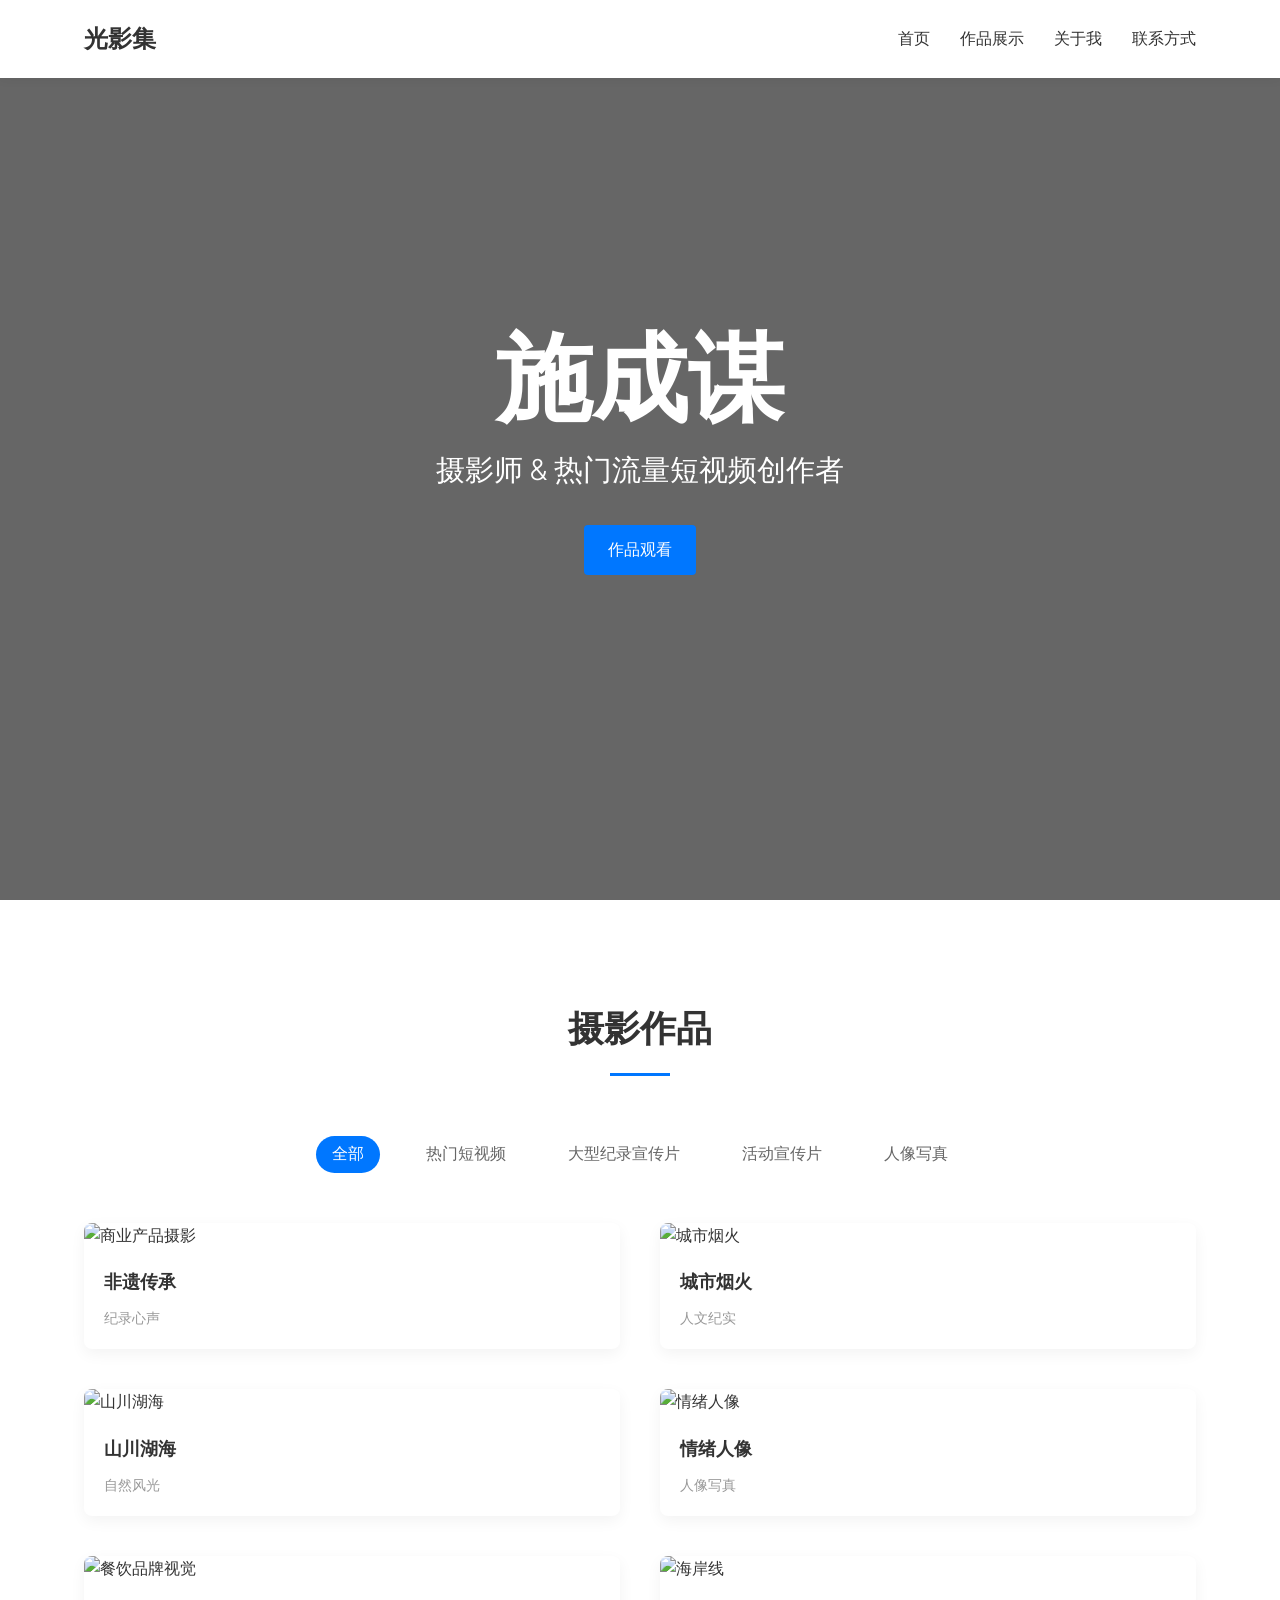
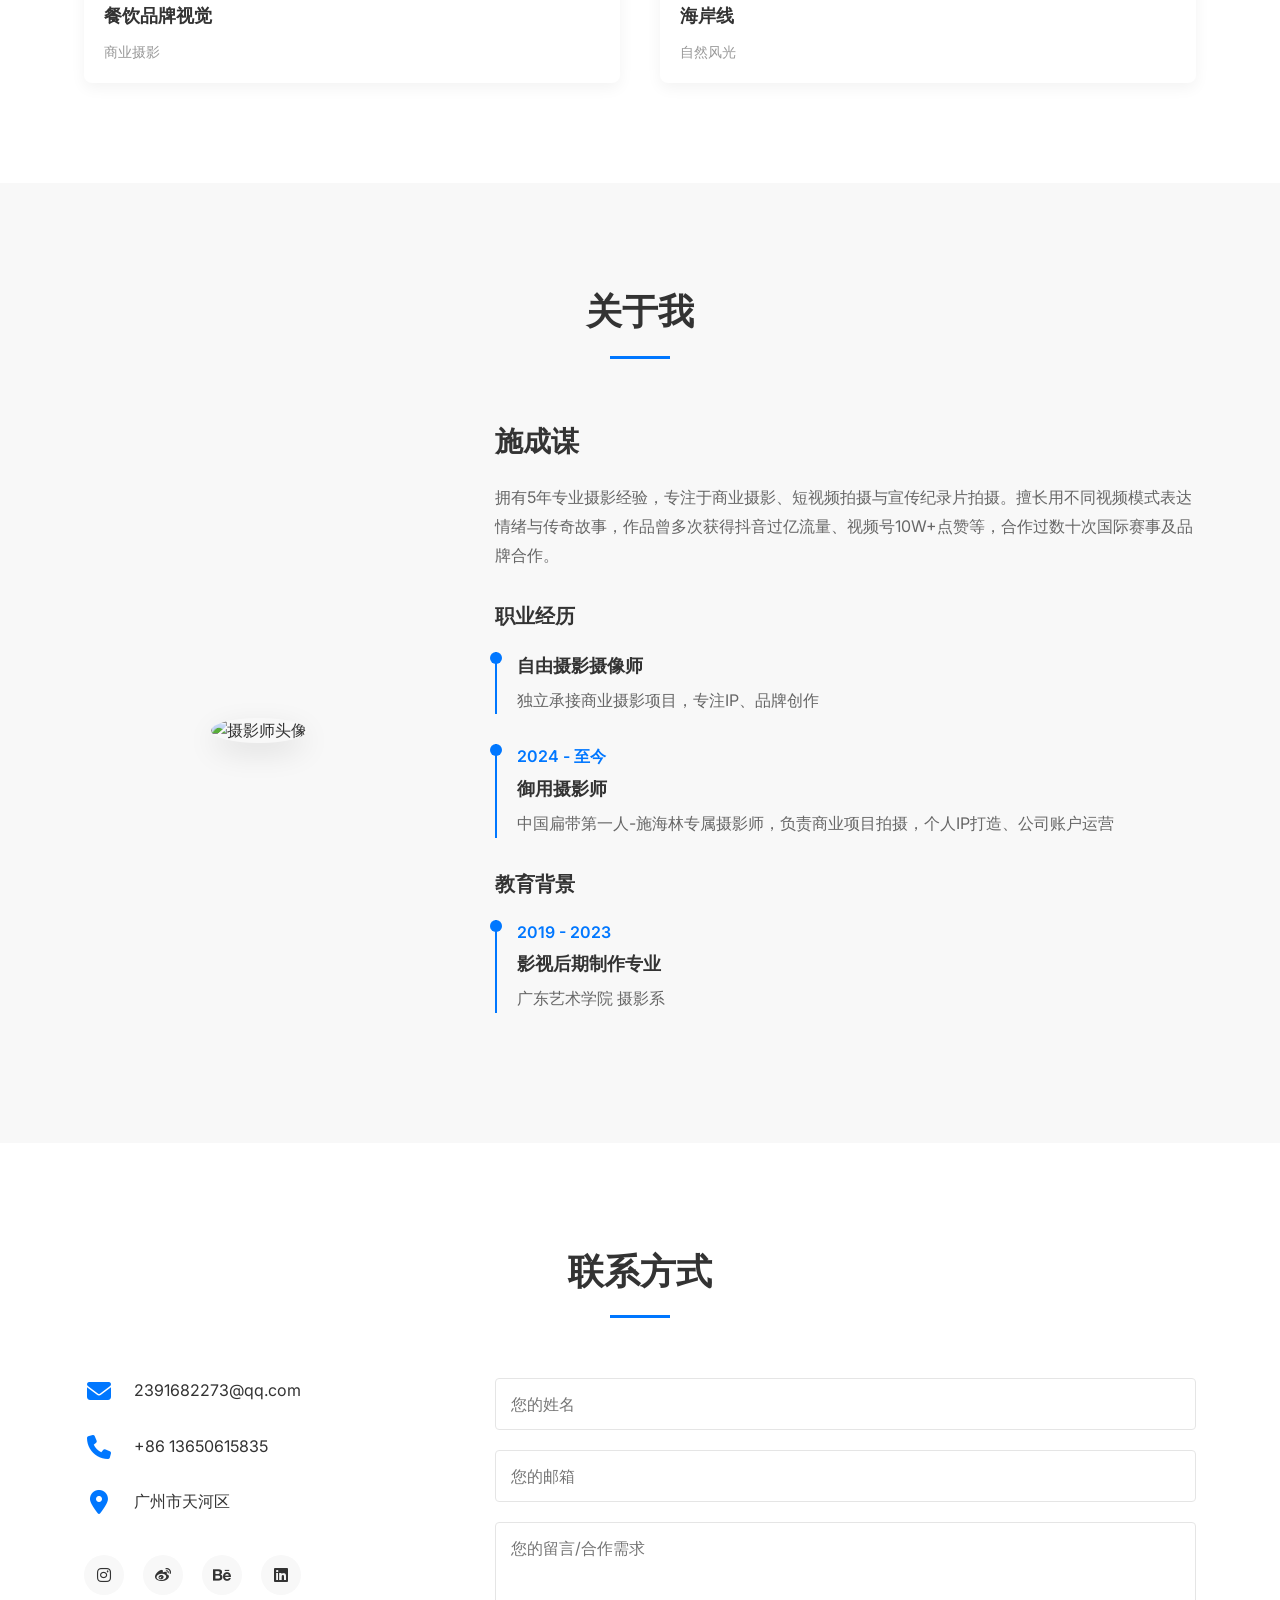
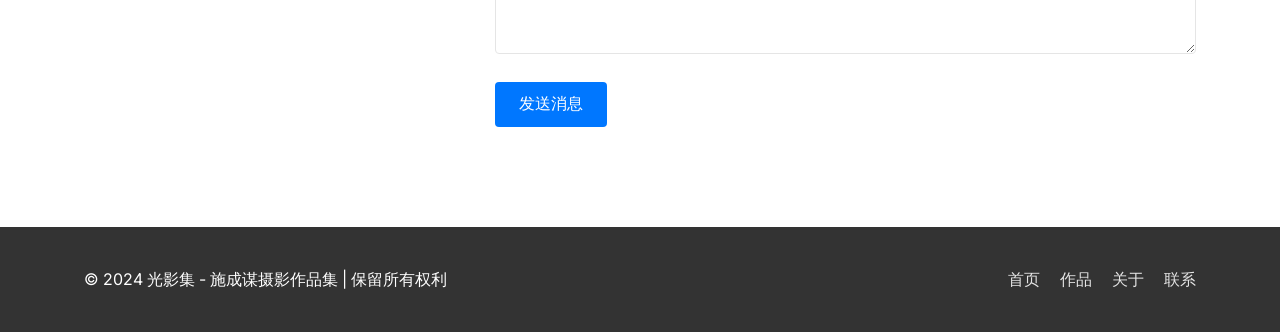
==== index.html @ e2a0b11c "Add files via upload" ====
<!DOCTYPE html>
<html lang="zh-CN">
<head>
    <meta charset="UTF-8">
    <meta name="viewport" content="width=device-width, initial-scale=1.0">
    <title>光影集 | 摄影师个人作品集</title>
    <!-- GSAP 动画库 -->
    <script src="https://cdn.jsdelivr.net/npm/gsap@3.12.5/dist/gsap.min.js"></script>
    <!-- 字体图标 -->
    <link rel="stylesheet" href="https://cdnjs.cloudflare.com/ajax/libs/font-awesome/6.4.0/css/all.min.css">
    <!-- 谷歌字体 -->
    <link href="https://fonts.googleapis.com/css2?family=Inter:wght@300;400;500;600;700&display=swap" rel="stylesheet">
    <!-- 自定义样式 -->
    <link rel="stylesheet" href="style.css">
</head>
<body>
    <!-- 导航栏 -->
    <nav class="navbar">
        <div class="container">
            <div class="logo">
                <a href="#hero">光影集</a>
            </div>
            <!-- 桌面端导航 -->
            <ul class="nav-links desktop-nav">
                <li><a href="#hero" class="nav-link">首页</a></li>
                <li><a href="#portfolio" class="nav-link">作品展示</a></li>
                <li><a href="#about" class="nav-link">关于我</a></li>
                <li><a href="#contact" class="nav-link">联系方式</a></li>
            </ul>
            <!-- 移动端菜单按钮 -->
            <div class="mobile-menu-btn">
                <i class="fas fa-bars"></i>
            </div>
            <!-- 移动端导航 -->
            <ul class="nav-links mobile-nav">
                <li><a href="#hero" class="nav-link">首页</a></li>
                <li><a href="#portfolio" class="nav-link">作品展示</a></li>
                <li><a href="#about" class="nav-link">关于我</a></li>
                <li><a href="#contact" class="nav-link">联系方式</a></li>
            </ul>
        </div>
    </nav>

    <!-- Hero区域 -->
    <section id="hero" class="hero">
        <div class="container">
            <div class="hero-content">
                <h1 class="hero-title">施成谋</h1>
                <p class="hero-subtitle">摄影师 & 热门流量短视频创作者</p>
                <a href="#portfolio" class="btn primary-btn">作品观看</a>
            </div>
        </div>
    </section>

    <!-- 作品展示区 -->
    <section id="portfolio" class="portfolio">
        <div class="container">
            <h2 class="section-title">摄影作品</h2>
            <div class="portfolio-filters">
                <button class="filter-btn active" data-filter="all">全部</button>
                <button class="filter-btn" data-filter="commercial">热门短视频</button>
                <button class="filter-btn" data-filter="documentary">大型纪录宣传片</button>
                <button class="filter-btn" data-filter="landscape">活动宣传片</button>
                <button class="filter-btn" data-filter="portrait">人像写真</button>
            </div>
            <div class="portfolio-grid">
                <!-- 热门短视频 -->
                <div class="portfolio-item" data-category="commercial">
                    <div class="portfolio-img-wrapper">
                        <img src="https://picsum.photos/id/26/800/600" alt="商业产品摄影" loading="lazy">
                        <div class="portfolio-overlay">
                            <div class="overlay-content">
                                <h3>国际比赛</h3>
                                <p>极限挑战纪录视频呈现</p>
                                <a href="project-detail.html" class="view-details">查看详情</a>
                            </div>
                        </div>
                    </div>
                    <div class="portfolio-info">
                        <h3 class="portfolio-title">非遗传承</h3>
                        <p class="portfolio-category">纪录心声</p>
                    </div>
                </div>

                <!-- 人文纪实作品 -->
                <div class="portfolio-item" data-category="documentary">
                    <div class="portfolio-img-wrapper">
                        <img src="https://picsum.photos/id/42/800/600" alt="城市烟火" loading="lazy">
                        <div class="portfolio-overlay">
                            <div class="overlay-content">
                                <h3>城市烟火</h3>
                                <p>街头人文纪实系列</p>
                                <a href="project-detail.html" class="view-details">查看详情</a>
                            </div>
                        </div>
                    </div>
                
                    <div class="portfolio-info">
                        <h3 class="portfolio-title">城市烟火</h3>
                        <p class="portfolio-category">人文纪实</p>
                    </div>
                </div>

                <!-- 自然风光作品 -->
                <div class="portfolio-item" data-category="landscape">
                    <div class="portfolio-img-wrapper">
                        <img src="https://picsum.photos/id/15/800/600" alt="山川湖海" loading="lazy">
                        <div class="portfolio-overlay">
                            <div class="overlay-content">
                                <h3>山川湖海</h3>
                                <p>自然风景摄影系列</p>
                                <a href="project-detail.html" class="view-details">查看详情</a>
                            </div>
                        </div>
                    </div>
                    <div class="portfolio-info">
                        <h3 class="portfolio-title">山川湖海</h3>
                        <p class="portfolio-category">自然风光</p>
                    </div>
                </div>

                <!-- 人像写真作品 -->
                <div class="portfolio-item" data-category="portrait">
                    <div class="portfolio-img-wrapper">
                        <img src="https://picsum.photos/id/64/800/600" alt="情绪人像" loading="lazy">
                        <div class="portfolio-overlay">
                            <div class="overlay-content">
                                <h3>情绪人像</h3>
                                <p>人像写真系列</p>
                                <a href="project-detail.html" class="view-details">查看详情</a>
                            </div>
                        </div>
                    </div>
                    <div class="portfolio-info">
                        <h3 class="portfolio-title">情绪人像</h3>
                        <p class="portfolio-category">人像写真</p>
                    </div>
                </div>

                <!-- 商业摄影作品 -->
                <div class="portfolio-item" data-category="commercial">
                    <div class="portfolio-img-wrapper">
                        <img src="https://picsum.photos/id/28/800/600" alt="餐饮品牌视觉" loading="lazy">
                        <div class="portfolio-overlay">
                            <div class="overlay-content">
                                <h3>餐饮品牌视觉</h3>
                                <p>美食商业摄影</p>
                                <a href="project-detail.html" class="view-details">查看详情</a>
                            </div>
                        </div>
                    </div>
                    <div class="portfolio-info">
                        <h3 class="portfolio-title">餐饮品牌视觉</h3>
                        <p class="portfolio-category">商业摄影</p>
                    </div>
                </div>

                <!-- 自然风光作品 -->
                <div class="portfolio-item" data-category="landscape">
                    <div class="portfolio-img-wrapper">
                        <img src="https://picsum.photos/id/18/800/600" alt="海岸线" loading="lazy">
                        <div class="portfolio-overlay">
                            <div class="overlay-content">
                                <h3>海岸线</h3>
                                <p>海边风光摄影</p>
                                <a href="project-detail.html" class="view-details">查看详情</a>
                            </div>
                        </div>
                    </div>
                    <div class="portfolio-info">
                        <h3 class="portfolio-title">海岸线</h3>
                        <p class="portfolio-category">自然风光</p>
                    </div>
                </div>
            </div>
        </div>
    </section>

    <!-- 关于我区域 -->
    <section id="about" class="about">
        <div class="container">
            <h2 class="section-title">关于我</h2>
            <div class="about-content">
                <div class="about-img">
                    <img src="https://picsum.photos/id/1005/400/400" alt="摄影师头像" loading="lazy">
                </div>
                <div class="about-text">
                    <h3>施成谋</h3>
                    <p>拥有5年专业摄影经验，专注于商业摄影、短视频拍摄与宣传纪录片拍摄。擅长用不同视频模式表达情绪与传奇故事，作品曾多次获得抖音过亿流量、视频号10W+点赞等，合作过数十次国际赛事及品牌合作。</p>
                    
                    <!-- 时间线 -->
                    <div class="timeline">
                        <h4 class="timeline-title">职业经历</h4>
                        <div class="timeline-item">
                            <h5>自由摄影摄像师</h5>
                            <p>独立承接商业摄影项目，专注IP、品牌创作</p>
                        </div>
                        <div class="timeline-item">
                            <span class="timeline-date">2024 - 至今</span>
                            <h5>御用摄影师</h5>
                            <p>中国扁带第一人-施海林专属摄影师，负责商业项目拍摄，个人IP打造、公司账户运营</p>
                        </div>
                        
                        <h4 class="timeline-title">教育背景</h4>
                        <div class="timeline-item">
                            <span class="timeline-date">2019 - 2023</span>
                            <h5>影视后期制作专业</h5>
                            <p>广东艺术学院 摄影系</p>
                        </div>
                    </div>
                </div>
            </div>
        </div>
    </section>

    <!-- 联系方式 -->
    <section id="contact" class="contact">
        <div class="container">
            <h2 class="section-title">联系方式</h2>
            <div class="contact-content">
                <div class="contact-info">
                    <div class="contact-item">
                        <i class="fas fa-envelope"></i>
                        <p>2391682273@qq.com</p>
                    </div>
                    <div class="contact-item">
                        <i class="fas fa-phone"></i>
                        <p>+86 13650615835</p>
                    </div>
                    <div class="contact-item">
                        <i class="fas fa-map-marker-alt"></i>
                        <p>广州市天河区</p>
                    </div>
                    <div class="contact-social">
                        <a href="#"><i class="fab fa-instagram"></i></a>
                        <a href="#"><i class="fab fa-weibo"></i></a>
                        <a href="#"><i class="fab fa-behance"></i></a>
                        <a href="#"><i class="fab fa-linkedin"></i></a>
                    </div>
                </div>
                <div class="contact-form">
                    <form id="contact-form">
                        <div class="form-group">
                            <input type="text" placeholder="您的姓名" required>
                        </div>
                        <div class="form-group">
                            <input type="email" placeholder="您的邮箱" required>
                        </div>
                        <div class="form-group">
                            <textarea placeholder="您的留言/合作需求" rows="5" required></textarea>
                        </div>
                        <button type="submit" class="btn primary-btn">发送消息</button>
                    </form>
                </div>
            </div>
        </div>
    </section>

    <!-- 页脚 -->
    <footer class="footer">
        <div class="container">
            <div class="footer-content">
                <p>&copy; 2024 光影集 - 施成谋摄影作品集 | 保留所有权利</p>
                <div class="footer-nav">
                    <a href="#hero">首页</a>
                    <a href="#portfolio">作品</a>
                    <a href="#about">关于</a>
                    <a href="#contact">联系</a>
                </div>
            </div>
        </div>
    </footer>

    <!-- 脚本文件 -->
    <script src="script.js"></script>
</body>
</html>
---- style.css ----
/* 全局样式重置 */
* {
    margin: 0;
    padding: 0;
    box-sizing: border-box;
}

/* 基础样式 */
:root {
    --primary-color: #333;
    --secondary-color: #666;
    --accent-color: #0077ff;
    --light-color: #f8f8f8;
    --white-color: #fff;
    --gray-color: #e5e5e5;
    --dark-gray: #999;
    --transition: all 0.3s ease;
}

body {
    font-family: 'Inter', sans-serif;
    color: var(--primary-color);
    background-color: var(--white-color);
    line-height: 1.6;
    overflow-x: hidden;
}

.container {
    width: 90%;
    max-width: 1200px;
    margin: 0 auto;
    padding: 0 20px;
}

/* 通用按钮样式 */
.btn {
    display: inline-block;
    padding: 12px 24px;
    border-radius: 4px;
    text-decoration: none;
    font-weight: 500;
    transition: var(--transition);
    border: none;
    cursor: pointer;
    font-size: 16px;
}

.primary-btn {
    background-color: var(--accent-color);
    color: var(--white-color);
}

.primary-btn:hover {
    background-color: #005ed8;
    transform: translateY(-2px);
}

.secondary-btn {
    background-color: transparent;
    color: var(--primary-color);
    border: 1px solid var(--primary-color);
}

.secondary-btn:hover {
    background-color: var(--primary-color);
    color: var(--white-color);
}

/* 通用标题样式 */
.section-title {
    font-size: 36px;
    font-weight: 700;
    margin-bottom: 60px;
    text-align: center;
    position: relative;
}

.section-title::after {
    content: '';
    display: block;
    width: 60px;
    height: 3px;
    background-color: var(--accent-color);
    margin: 15px auto 0;
}

/* 导航栏样式 */
.navbar {
    position: fixed;
    top: 0;
    left: 0;
    width: 100%;
    background-color: var(--white-color);
    z-index: 1000;
    padding: 20px 0;
    box-shadow: 0 2px 10px rgba(0, 0, 0, 0.05);
    transition: var(--transition);
}

.navbar.scrolled {
    padding: 10px 0;
    background-color: var(--white-color);
    box-shadow: 0 2px 20px rgba(0, 0, 0, 0.1);
}

.navbar .container {
    display: flex;
    justify-content: space-between;
    align-items: center;
}

.logo a {
    font-size: 24px;
    font-weight: 700;
    color: var(--primary-color);
    text-decoration: none;
}

.nav-links {
    display: flex;
    list-style: none;
}

.desktop-nav {
    display: flex;
}

.mobile-nav {
    display: none;
    position: absolute;
    top: 100%;
    left: 0;
    width: 100%;
    background-color: var(--white-color);
    flex-direction: column;
    padding: 20px;
    box-shadow: 0 5px 10px rgba(0, 0, 0, 0.1);
}

.nav-link {
    color: var(--primary-color);
    text-decoration: none;
    margin-left: 30px;
    font-weight: 500;
    transition: var(--transition);
    position: relative;
}

.mobile-nav .nav-link {
    margin: 10px 0;
    display: block;
}

.nav-link::after {
    content: '';
    position: absolute;
    bottom: -5px;
    left: 0;
    width: 0;
    height: 2px;
    background-color: var(--accent-color);
    transition: var(--transition);
}

.nav-link:hover::after {
    width: 100%;
}

.mobile-menu-btn {
    display: none;
    font-size: 24px;
    cursor: pointer;
}

/* Hero区域样式 */
.hero {
    height: 100vh;
    display: flex;
    align-items: center;
    justify-content: center;
    text-align: center;
    color: var(--white);
    /* 核心：添加背景图 */
    background-image:url(images/hero-bg.jpg) ; /* 替换成你的背景图路径 */
    background-size: cover; /* 让背景图铺满整个Hero区，保持比例 */
    background-position: center; /* 背景图居中显示（重点内容不被裁切） */
    background-attachment: fixed; /* 滚动时背景图固定，增加高级感（可选） */
    /* 叠加半透明黑色蒙版，让文字更清晰 */
    position: relative;
}

/* 新增蒙版样式，避免文字和背景图混在一起看不清 */
.hero::before {
    content: '';
    position: absolute;
    top: 0;
    left: 0;
    width: 100%;
    height: 100%;
    background-color: rgba(0, 0, 0, 0.6); /* 0.6是透明度，0-1之间调整 */
    z-index: 1; /* 蒙版在背景图上、文字下 */
}

/* 让Hero区的文字显示在蒙版上方 */
.hero .container,
.hero .hero-content {
    position: relative;
    z-index: 2;
}
.hero-title  {
    font-size: clamp(3rem, 8vw, 6rem);
    font-weight: 700;
    margin-bottom: 1rem;
    line-height: 1.1;
    /* 核心：修改这里的color值 */
    color: #ffffff; /* 原白色，可改成任意颜色，比如#f0f0f0（浅灰）、#ff6600（橙色） */
}

.hero-subtitle {
    font-size: clamp(1.2rem, 3vw, 1.8rem);
    font-weight: 300;
    margin-bottom: 2rem;
    /* 核心：修改这里的color值 */
    color: #ffffff; /* 原浅灰色，可改成#ffffff（白色）、#cccccc（更浅的灰） */
}

.hero .primary-btn {
    opacity: 0;
    transform: translateY(20px);
    animation: fadeUp 1s ease 0.6s forwards;
}

/* 作品展示区样式 */
.portfolio {
    padding: 100px 0;
}

.portfolio-filters {
    display: flex;
    justify-content: center;
    margin-bottom: 40px;
    flex-wrap: wrap;
}

.filter-btn {
    background: transparent;
    border: none;
    font-size: 16px;
    font-weight: 500;
    color: var(--secondary-color);
    margin: 0 15px 10px;
    cursor: pointer;
    padding: 8px 16px;
    border-radius: 20px;
    transition: var(--transition);
}

.filter-btn.active,
.filter-btn:hover {
    background-color: var(--accent-color);
    color: var(--white-color);
}

.portfolio-grid {
    display: grid;
    grid-template-columns: repeat(auto-fill, minmax(350px, 1fr));
    gap: 40px;
}

.portfolio-item {
    background-color: var(--white-color);
    border-radius: 8px;
    overflow: hidden;
    box-shadow: 0 5px 15px rgba(0, 0, 0, 0.05);
    transition: var(--transition);
    opacity: 0;
    transform: translateY(30px);
}

.portfolio-item.show {
    animation: fadeUp 0.5s ease forwards;
}

.portfolio-item:hover {
    transform: translateY(-10px);
    box-shadow: 0 15px 30px rgba(0, 0, 0, 0.1);
}

.portfolio-img-wrapper {
    position: relative;
    overflow: hidden;
}

.portfolio-img-wrapper img {
    width: 100%;
    height: 250px;
    object-fit: cover;
    transition: var(--transition);
}

.portfolio-item:hover .portfolio-img-wrapper img {
    transform: scale(1.05);
}

.portfolio-overlay {
    position: absolute;
    top: 0;
    left: 0;
    width: 100%;
    height: 100%;
    background-color: rgba(0, 0, 0, 0.7);
    display: flex;
    align-items: center;
    justify-content: center;
    opacity: 0;
    transition: var(--transition);
}

.portfolio-img-wrapper:hover .portfolio-overlay {
    opacity: 1;
}

.overlay-content {
    text-align: center;
    color: var(--white-color);
    padding: 20px;
    transform: translateY(20px);
    transition: var(--transition);
}

.portfolio-img-wrapper:hover .overlay-content {
    transform: translateY(0);
}

.overlay-content h3 {
    margin-bottom: 10px;
    font-size: 20px;
}

.overlay-content p {
    margin-bottom: 20px;
    color: var(--gray-color);
}

.view-details {
    color: var(--white-color);
    text-decoration: none;
    border: 1px solid var(--white-color);
    padding: 8px 16px;
    border-radius: 4px;
    transition: var(--transition);
}

.view-details:hover {
    background-color: var(--white-color);
    color: var(--primary-color);
}

.portfolio-info {
    padding: 20px;
}

.portfolio-title {
    font-size: 18px;
    font-weight: 600;
    margin-bottom: 10px;
}

.portfolio-category {
    color: var(--dark-gray);
    font-size: 14px;
}

/* 关于我区域样式 */
.about {
    padding: 100px 0;
    background-color: var(--light-color);
}

.about-content {
    display: flex;
    flex-wrap: wrap;
    gap: 60px;
    align-items: center;
}

.about-img {
    flex: 1;
    min-width: 300px;
    text-align: center;
}

.about-img img {
    width: 300px;
    height: 300px;
    border-radius: 50%;
    object-fit: cover;
    box-shadow: 0 10px 30px rgba(0, 0, 0, 0.1);
}

.about-text {
    flex: 2;
    min-width: 300px;
}

.about-text h3 {
    font-size: 28px;
    margin-bottom: 20px;
}

.about-text p {
    font-size: 16px;
    color: var(--secondary-color);
    margin-bottom: 30px;
    line-height: 1.8;
}

.timeline-title {
    font-size: 20px;
    margin: 30px 0 20px;
    color: var(--primary-color);
}

.timeline-item {
    margin-bottom: 20px;
    padding-left: 20px;
    border-left: 2px solid var(--accent-color);
    position: relative;
}

.timeline-item::before {
    content: '';
    position: absolute;
    left: -7px;
    top: 0;
    width: 12px;
    height: 12px;
    border-radius: 50%;
    background-color: var(--accent-color);
}

.timeline-date {
    display: block;
    font-weight: 600;
    color: var(--accent-color);
    margin-bottom: 5px;
}

.timeline-item h5 {
    font-size: 18px;
    margin-bottom: 5px;
}

/* 联系方式样式 */
.contact {
    padding: 100px 0;
}

.contact-content {
    display: flex;
    flex-wrap: wrap;
    gap: 60px;
}

.contact-info {
    flex: 1;
    min-width: 300px;
}

.contact-item {
    display: flex;
    align-items: center;
    margin-bottom: 30px;
}

.contact-item i {
    font-size: 24px;
    color: var(--accent-color);
    margin-right: 20px;
    width: 30px;
    text-align: center;
}

.contact-social {
    margin-top: 40px;
}

.contact-social a {
    display: inline-block;
    width: 40px;
    height: 40px;
    line-height: 40px;
    text-align: center;
    border-radius: 50%;
    background-color: var(--light-color);
    color: var(--primary-color);
    margin-right: 15px;
    transition: var(--transition);
}

.contact-social a:hover {
    background-color: var(--accent-color);
    color: var(--white-color);
    transform: translateY(-5px);
}

.contact-form {
    flex: 2;
    min-width: 300px;
}

.form-group {
    margin-bottom: 20px;
}

.form-group input,
.form-group textarea {
    width: 100%;
    padding: 15px;
    border: 1px solid var(--gray-color);
    border-radius: 4px;
    font-size: 16px;
    font-family: inherit;
    transition: var(--transition);
}

.form-group input:focus,
.form-group textarea:focus {
    outline: none;
    border-color: var(--accent-color);
    box-shadow: 0 0 0 3px rgba(0, 119, 255, 0.1);
}

/* 作品详情页样式 */
.project-detail {
    padding: 120px 0 80px;
}

.project-header {
    margin-bottom: 40px;
}

.back-btn {
    display: inline-block;
    margin-bottom: 20px;
    color: var(--secondary-color);
    text-decoration: none;
    transition: var(--transition);
}

.back-btn:hover {
    color: var(--accent-color);
}

.project-title {
    font-size: 40px;
    font-weight: 700;
    margin-bottom: 15px;
}

.project-meta {
    display: flex;
    gap: 20px;
    color: var(--dark-gray);
    margin-bottom: 30px;
}

.project-category {
    padding: 5px 15px;
    background-color: var(--light-color);
    border-radius: 20px;
    font-size: 14px;
}

.project-main-img {
    margin-bottom: 60px;
}

.project-main-img img {
  width: 100%;
  border-radius: 12px;
  box-shadow: 0 20px 60px rgba(0,0,0,0.15);
  transition: transform 0.3s ease;
}
.project-main-img img:hover {
  transform: scale(1.02);
}
.project-content h2 {
    font-size: 28px;
    margin: 40px 0 20px;
    color: var(--primary-color);
}

.project-description p {
    font-size: 18px;
    line-height: 1.8;
    color: var(--secondary-color);
    margin-bottom: 20px;
}

.tech-specs {
    list-style: none;
    display: flex;
    flex-wrap: wrap;
    gap: 15px;
    margin-bottom: 30px;
}

.tech-specs li {
    padding: 8px 15px;
    background-color: var(--light-color);
    border-radius: 20px;
    font-size: 14px;
}

.gallery-grid {
  display: grid;
  grid-template-columns: repeat(auto-fill, minmax(280px, 1fr));
  gap: 24px;
  margin: 60px 0;
}

.gallery-item img {
  width: 100%;
  height: 320px;
  object-fit: cover;
  border-radius: 10px;
  box-shadow: 0 8px 24px rgba(0,0,0,0.1);
  transition: all 0.4s ease;
}

.gallery-item img:hover {
  transform: translateY(-6px) scale(1.03);
  box-shadow: 0 18px 40px rgba(0,0,0,0.15);
}

.related-grid {
    display: grid;
    grid-template-columns: repeat(auto-fill, minmax(300px, 1fr));
    gap: 30px;
}

.related-item {
    border-radius: 8px;
    overflow: hidden;
    box-shadow: 0 5px 15px rgba(0, 0, 0, 0.05);
}

.related-item img {
    width: 100%;
    height: 200px;
    object-fit: cover;
}

.related-item h3 {
    padding: 15px;
    font-size: 18px;
}

.related-item .view-details {
    margin: 0 15px 15px;
    display: inline-block;
    color: var(--accent-color);
    border-color: var(--accent-color);
}

.related-item .view-details:hover {
    background-color: var(--accent-color);
    color: var(--white-color);
}

/* 页脚样式 */
.footer {
    background-color: var(--primary-color);
    color: var(--white-color);
    padding: 40px 0;
}

.footer-content {
    display: flex;
    flex-wrap: wrap;
    justify-content: space-between;
    align-items: center;
}

.footer-nav {
    display: flex;
    gap: 20px;
}

.footer-nav a {
    color: var(--gray-color);
    text-decoration: none;
    transition: var(--transition);
}

.footer-nav a:hover {
    color: var(--accent-color);
}
.lightbox {
  position: fixed;
  top: 0;
  left: 0;
  width: 100vw;
  height: 100vh;
  background: rgba(0,0,0,0.9);
  display: flex;
  align-items: center;
  justify-content: center;
  z-index: 9999;
  opacity: 0;
  pointer-events: none;
  transition: opacity 0.4s ease;
}
.lightbox.show {
  opacity: 1;
  pointer-events: all;
}
.lightbox-img {
  max-width: 90%;
  max-height: 90vh;
  border-radius: 8px;
  box-shadow: 0 20px 60px rgba(0,0,0,0.5);
}
.lightbox-close {
  position: absolute;
  top: 30px;
  right: 30px;
  font-size: 40px;
  color: #fff;
  cursor: pointer;
  user-select: none;
}
/* 动画关键帧 */
@keyframes fadeUp {
    to {
        opacity: 1;
        transform: translateY(0);
    }
}

/* 响应式设计 */
@media (max-width: 992px) {
    .hero-title {
        font-size: 48px;
    }
    
    .section-title {
        font-size: 32px;
    }
    
    .project-title {
        font-size: 32px;
    }
}

@media (max-width: 768px) {
    .desktop-nav {
        display: none;
    }
    
    .mobile-menu-btn {
        display: block;
    }
    
    .mobile-nav.active {
        display: flex;
    }
    
    .hero-title {
        font-size: 36px;
    }
    
    .hero-subtitle {
        font-size: 20px;
    }
    
    .section-title {
        font-size: 28px;
        margin-bottom: 40px;
    }
    
    .portfolio-grid {
        grid-template-columns: 1fr;
    }
    
    .about-content {
        gap: 40px;
    }
    
    .contact-content {
        gap: 40px;
    }
    
    .footer-content {
        flex-direction: column;
        gap: 20px;
        text-align: center;
    }
}

@media (max-width: 576px) {
    .hero-title {
        font-size: 28px;
    }
    
    .container {
        width: 95%;
        padding: 0 10px;
    }
    
    .portfolio {
        padding: 60px 0;
    }
    
    .about {
        padding: 60px 0;
    }
    
    .contact {
        padding: 60px 0;
    }
    
    .project-detail {
        padding: 100px 0 60px;
    }
    
    .project-title {
        font-size: 24px;
    }
}
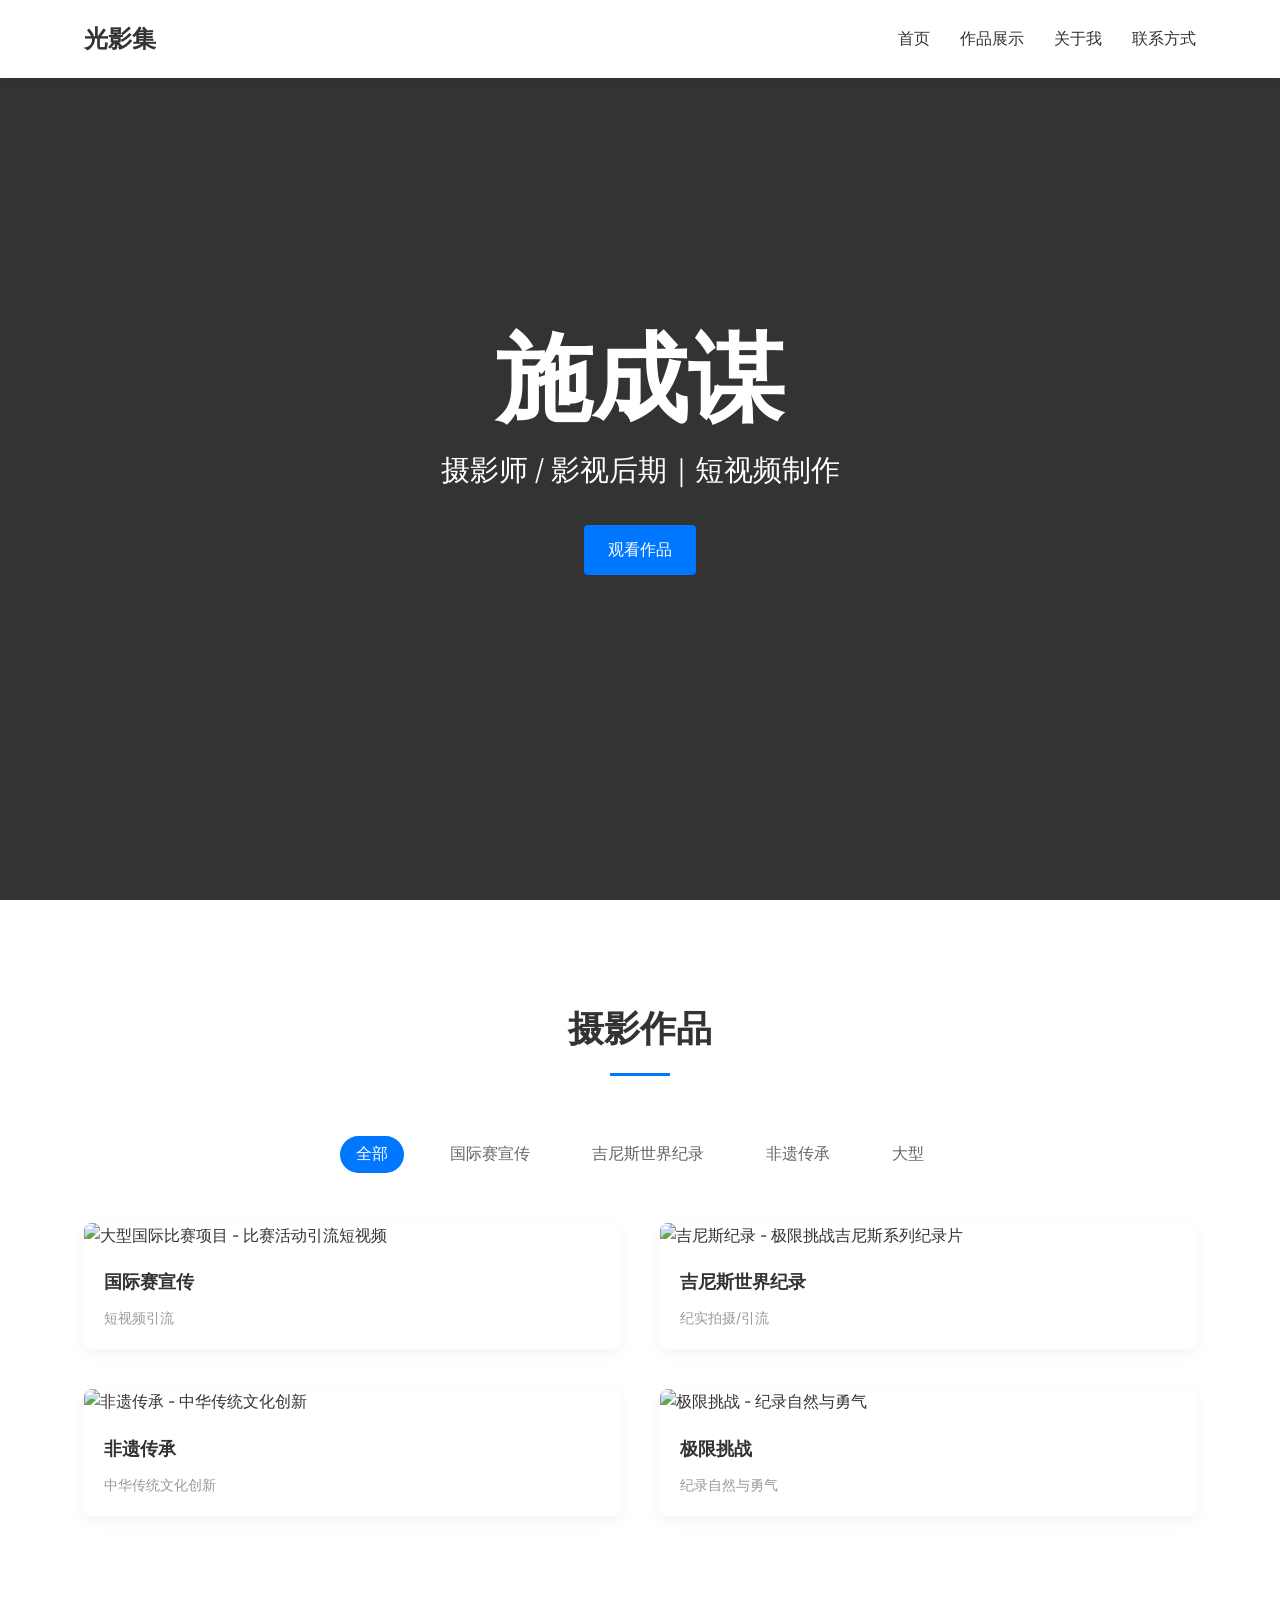
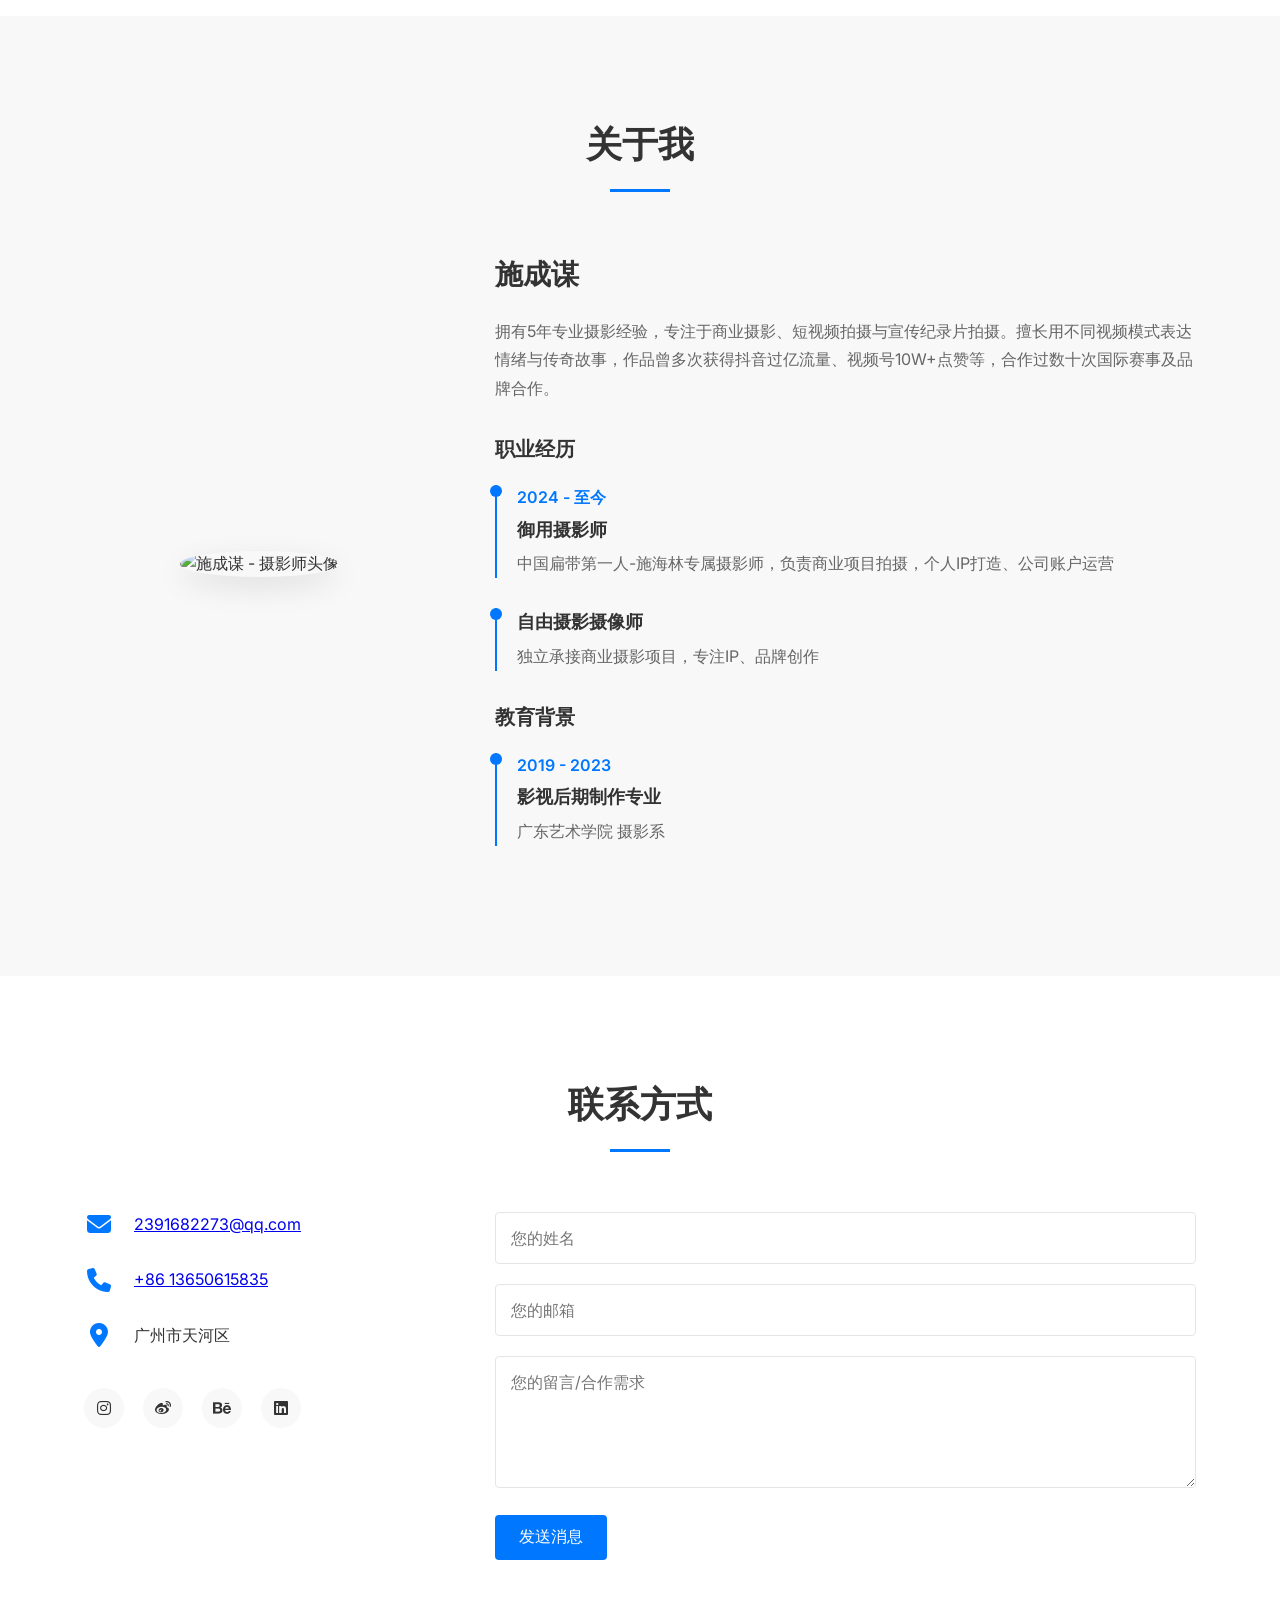
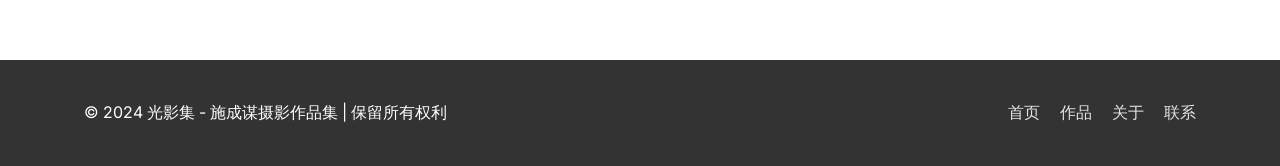
==== commit 4ee9bdf1: "Add files via upload" ====
--- a/index.html
+++ b/index.html
@@ -3,7 +3,9 @@
 <head>
     <meta charset="UTF-8">
     <meta name="viewport" content="width=device-width, initial-scale=1.0">
-    <title>光影集 | 摄影师个人作品集</title>
+    <meta name="description" content="施成谋 | 摄影师个人作品集 - 专注商业摄影、短视频拍摄、宣传纪录片拍摄">
+    <meta name="keywords" content="摄影,短视频,纪录片,人像写真,商业摄影,施成谋">
+    <title>光影集 | 施成谋 - 摄影师个人作品集</title>
     <!-- GSAP 动画库 -->
     <script src="https://cdn.jsdelivr.net/npm/gsap@3.12.5/dist/gsap.min.js"></script>
     <!-- 字体图标 -->
@@ -12,164 +14,155 @@
     <link href="https://fonts.googleapis.com/css2?family=Inter:wght@300;400;500;600;700&display=swap" rel="stylesheet">
     <!-- 自定义样式 -->
     <link rel="stylesheet" href="style.css">
+    <!-- 预加载关键资源 -->
+    <link rel="preload" as="video" href="images/hero-video.mp4" type="video/mp4">
 </head>
 <body>
     <!-- 导航栏 -->
-    <nav class="navbar">
+    <nav class="navbar" aria-label="主导航">
         <div class="container">
             <div class="logo">
-                <a href="#hero">光影集</a>
+                <a href="#hero" aria-label="返回首页">光影集</a>
             </div>
             <!-- 桌面端导航 -->
-            <ul class="nav-links desktop-nav">
-                <li><a href="#hero" class="nav-link">首页</a></li>
-                <li><a href="#portfolio" class="nav-link">作品展示</a></li>
-                <li><a href="#about" class="nav-link">关于我</a></li>
-                <li><a href="#contact" class="nav-link">联系方式</a></li>
+            <ul class="nav-links desktop-nav" role="menubar">
+                <li role="none"><a href="#hero" class="nav-link" role="menuitem" aria-current="page">首页</a></li>
+                <li role="none"><a href="#portfolio" class="nav-link" role="menuitem">作品展示</a></li>
+                <li role="none"><a href="#about" class="nav-link" role="menuitem">关于我</a></li>
+                <li role="none"><a href="#contact" class="nav-link" role="menuitem">联系方式</a></li>
             </ul>
             <!-- 移动端菜单按钮 -->
-            <div class="mobile-menu-btn">
+            <div class="mobile-menu-btn" aria-expanded="false" aria-controls="mobile-nav" aria-label="切换移动端菜单">
                 <i class="fas fa-bars"></i>
             </div>
             <!-- 移动端导航 -->
-            <ul class="nav-links mobile-nav">
-                <li><a href="#hero" class="nav-link">首页</a></li>
-                <li><a href="#portfolio" class="nav-link">作品展示</a></li>
-                <li><a href="#about" class="nav-link">关于我</a></li>
-                <li><a href="#contact" class="nav-link">联系方式</a></li>
+            <ul class="nav-links mobile-nav" id="mobile-nav" role="menubar" hidden>
+                <li role="none"><a href="#hero" class="nav-link" role="menuitem">首页</a></li>
+                <li role="none"><a href="#portfolio" class="nav-link" role="menuitem">作品展示</a></li>
+                <li role="none"><a href="#about" class="nav-link" role="menuitem">关于我</a></li>
+                <li role="none"><a href="#contact" class="nav-link" role="menuitem">联系方式</a></li>
             </ul>
         </div>
     </nav>
 
     <!-- Hero区域 -->
     <section id="hero" class="hero">
+        <div class="hero-video-wrapper">
+            <video 
+                autoplay 
+                muted 
+                loop 
+                playsinline 
+                class="hero-video"
+                poster="images/hero-video-placeholder.jpg" <!-- 视频封面 -->
+                aria-label="摄影师作品展示背景视频"
+            >
+                <source src="images/hero-video.mp4" type="video/mp4">
+                <!-- 视频降级方案 -->
+                <img src="images/hero-video-placeholder.jpg" alt="光影集摄影作品展示" class="hero-video-fallback">
+            </video>
+        </div>
+
+        <div class="container hero-content">
+            <h1 class="hero-title">施成谋</h1>
+            <p class="hero-subtitle">摄影师 / 影视后期｜短视频制作</p>
+            <a href="#portfolio" class="btn primary-btn" aria-label="查看施成谋的摄影作品">观看作品</a>
+        </div>
+    </section>
+
+    <!-- 作品展示区（已删除红圈内容） -->
+    <section id="portfolio" class="portfolio" aria-labelledby="portfolio-title">
         <div class="container">
-            <div class="hero-content">
-                <h1 class="hero-title">施成谋</h1>
-                <p class="hero-subtitle">摄影师 & 热门流量短视频创作者</p>
-                <a href="#portfolio" class="btn primary-btn">作品观看</a>
-            </div>
-        </div>
-    </section>
-
-    <!-- 作品展示区 -->
-    <section id="portfolio" class="portfolio">
-        <div class="container">
-            <h2 class="section-title">摄影作品</h2>
-            <div class="portfolio-filters">
-                <button class="filter-btn active" data-filter="all">全部</button>
-                <button class="filter-btn" data-filter="commercial">热门短视频</button>
-                <button class="filter-btn" data-filter="documentary">大型纪录宣传片</button>
-                <button class="filter-btn" data-filter="landscape">活动宣传片</button>
-                <button class="filter-btn" data-filter="portrait">人像写真</button>
-            </div>
-            <div class="portfolio-grid">
-                <!-- 热门短视频 -->
+            <h2 class="section-title" id="portfolio-title">摄影作品</h2>
+            <div class="portfolio-filters" role="group" aria-label="作品分类筛选">
+                <button class="filter-btn active" data-filter="all" aria-pressed="true">全部</button>
+                <button class="filter-btn" data-filter="commercial" aria-pressed="false">国际赛宣传</button>
+                <button class="filter-btn" data-filter="documentary" aria-pressed="false">吉尼斯世界纪录</button>
+                <button class="filter-btn" data-filter="landscape" aria-pressed="false">非遗传承</button>
+                <button class="filter-btn" data-filter="portrait" aria-pressed="false">大型</button>
+            </div>
+            <div class="portfolio-grid" aria-label="摄影作品列表">
+                <!-- 作品1 - 国际赛宣传 -->
                 <div class="portfolio-item" data-category="commercial">
                     <div class="portfolio-img-wrapper">
-                        <img src="https://picsum.photos/id/26/800/600" alt="商业产品摄影" loading="lazy">
+                        <img 
+                            src="images/work-01.jpg" 
+                            alt="大型国际比赛项目 - 比赛活动引流短视频" 
+                            loading="lazy"
+                            width="800"
+                            height="600"
+                        >
                         <div class="portfolio-overlay">
                             <div class="overlay-content">
-                                <h3>国际比赛</h3>
-                                <p>极限挑战纪录视频呈现</p>
+                                <h3>大型国际比赛项目</h3>
+                                <p>比赛活动引流</p>
+                                <a href="project-detail.html" class="view-details" aria-label="查看大型国际比赛项目详情">查看详情</a>
+                            </div>
+                        </div>
+                    </div>
+                    <div class="portfolio-info">
+                        <h3 class="portfolio-title">国际赛宣传</h3>
+                        <p class="portfolio-category">短视频引流</p>
+                    </div>
+                </div>
+
+                <!-- 作品2 - 吉尼斯世界纪录 -->
+                <div class="portfolio-item" data-category="documentary">
+                    <div class="portfolio-img-wrapper">
+                        <img 
+                            src="images/work-02.jpg" 
+                            alt="吉尼斯纪录 - 极限挑战吉尼斯系列纪录片" 
+                            loading="lazy"
+                            width="800"
+                            height="600"
+                        >
+                        <div class="portfolio-overlay">
+                            <div class="overlay-content">
+                                <h3>吉尼斯纪录</h3>
+                                <p>极限挑战吉尼斯系列</p>
+                                <a href="project-detail.html" class="view-details" aria-label="查看吉尼斯纪录项目详情">查看详情</a>
+                            </div>
+                        </div>
+                    </div>
+                    <div class="portfolio-info">
+                        <h3 class="portfolio-title">吉尼斯世界纪录</h3>
+                        <p class="portfolio-category">纪实拍摄/引流</p>
+                    </div>
+                </div>
+
+                <!-- 作品3 - 非遗传承 -->
+                <div class="portfolio-item" data-category="landscape">
+                    <div class="portfolio-img-wrapper">
+                        <img src="images/work-03.jpg" alt="非遗传承 - 中华传统文化创新" loading="lazy" width="800" height="600">
+                        <div class="portfolio-overlay">
+                            <div class="overlay-content">
+                                <h3>非遗传承</h3>
+                                <p>中华传统文化创新</p>
                                 <a href="project-detail.html" class="view-details">查看详情</a>
                             </div>
                         </div>
                     </div>
                     <div class="portfolio-info">
                         <h3 class="portfolio-title">非遗传承</h3>
-                        <p class="portfolio-category">纪录心声</p>
-                    </div>
-                </div>
-
-                <!-- 人文纪实作品 -->
-                <div class="portfolio-item" data-category="documentary">
+                        <p class="portfolio-category">中华传统文化创新</p>
+                    </div>
+                </div>
+
+                <!-- 作品4 - 极限挑战 -->
+                <div class="portfolio-item" data-category="portrait">
                     <div class="portfolio-img-wrapper">
-                        <img src="https://picsum.photos/id/42/800/600" alt="城市烟火" loading="lazy">
+                        <img src="images/work-04.jpg" alt="极限挑战 - 纪录自然与勇气" loading="lazy" width="800" height="600">
                         <div class="portfolio-overlay">
                             <div class="overlay-content">
-                                <h3>城市烟火</h3>
-                                <p>街头人文纪实系列</p>
+                                <h3>大型挑战</h3>
+                                <p>极限挑战</p>
                                 <a href="project-detail.html" class="view-details">查看详情</a>
                             </div>
                         </div>
                     </div>
-                
                     <div class="portfolio-info">
-                        <h3 class="portfolio-title">城市烟火</h3>
-                        <p class="portfolio-category">人文纪实</p>
-                    </div>
-                </div>
-
-                <!-- 自然风光作品 -->
-                <div class="portfolio-item" data-category="landscape">
-                    <div class="portfolio-img-wrapper">
-                        <img src="https://picsum.photos/id/15/800/600" alt="山川湖海" loading="lazy">
-                        <div class="portfolio-overlay">
-                            <div class="overlay-content">
-                                <h3>山川湖海</h3>
-                                <p>自然风景摄影系列</p>
-                                <a href="project-detail.html" class="view-details">查看详情</a>
-                            </div>
-                        </div>
-                    </div>
-                    <div class="portfolio-info">
-                        <h3 class="portfolio-title">山川湖海</h3>
-                        <p class="portfolio-category">自然风光</p>
-                    </div>
-                </div>
-
-                <!-- 人像写真作品 -->
-                <div class="portfolio-item" data-category="portrait">
-                    <div class="portfolio-img-wrapper">
-                        <img src="https://picsum.photos/id/64/800/600" alt="情绪人像" loading="lazy">
-                        <div class="portfolio-overlay">
-                            <div class="overlay-content">
-                                <h3>情绪人像</h3>
-                                <p>人像写真系列</p>
-                                <a href="project-detail.html" class="view-details">查看详情</a>
-                            </div>
-                        </div>
-                    </div>
-                    <div class="portfolio-info">
-                        <h3 class="portfolio-title">情绪人像</h3>
-                        <p class="portfolio-category">人像写真</p>
-                    </div>
-                </div>
-
-                <!-- 商业摄影作品 -->
-                <div class="portfolio-item" data-category="commercial">
-                    <div class="portfolio-img-wrapper">
-                        <img src="https://picsum.photos/id/28/800/600" alt="餐饮品牌视觉" loading="lazy">
-                        <div class="portfolio-overlay">
-                            <div class="overlay-content">
-                                <h3>餐饮品牌视觉</h3>
-                                <p>美食商业摄影</p>
-                                <a href="project-detail.html" class="view-details">查看详情</a>
-                            </div>
-                        </div>
-                    </div>
-                    <div class="portfolio-info">
-                        <h3 class="portfolio-title">餐饮品牌视觉</h3>
-                        <p class="portfolio-category">商业摄影</p>
-                    </div>
-                </div>
-
-                <!-- 自然风光作品 -->
-                <div class="portfolio-item" data-category="landscape">
-                    <div class="portfolio-img-wrapper">
-                        <img src="https://picsum.photos/id/18/800/600" alt="海岸线" loading="lazy">
-                        <div class="portfolio-overlay">
-                            <div class="overlay-content">
-                                <h3>海岸线</h3>
-                                <p>海边风光摄影</p>
-                                <a href="project-detail.html" class="view-details">查看详情</a>
-                            </div>
-                        </div>
-                    </div>
-                    <div class="portfolio-info">
-                        <h3 class="portfolio-title">海岸线</h3>
-                        <p class="portfolio-category">自然风光</p>
+                        <h3 class="portfolio-title">极限挑战</h3>
+                        <p class="portfolio-category">纪录自然与勇气</p>
                     </div>
                 </div>
             </div>
@@ -177,12 +170,19 @@
     </section>
 
     <!-- 关于我区域 -->
-    <section id="about" class="about">
+    <section id="about" class="about" aria-labelledby="about-title">
         <div class="container">
-            <h2 class="section-title">关于我</h2>
+            <h2 class="section-title" id="about-title">关于我</h2>
             <div class="about-content">
                 <div class="about-img">
-                    <img src="https://picsum.photos/id/1005/400/400" alt="摄影师头像" loading="lazy">
+                    <img 
+                        src="images/avatar.JPG" 
+                        alt="施成谋 - 摄影师头像" 
+                        loading="lazy"
+                        width="400"
+                        height="400"
+                        aria-label="施成谋个人照片"
+                    >
                 </div>
                 <div class="about-text">
                     <h3>施成谋</h3>
@@ -192,13 +192,13 @@
                     <div class="timeline">
                         <h4 class="timeline-title">职业经历</h4>
                         <div class="timeline-item">
-                            <h5>自由摄影摄像师</h5>
-                            <p>独立承接商业摄影项目，专注IP、品牌创作</p>
-                        </div>
-                        <div class="timeline-item">
                             <span class="timeline-date">2024 - 至今</span>
                             <h5>御用摄影师</h5>
                             <p>中国扁带第一人-施海林专属摄影师，负责商业项目拍摄，个人IP打造、公司账户运营</p>
+                        </div>
+                        <div class="timeline-item">
+                            <h5>自由摄影摄像师</h5>
+                            <p>独立承接商业摄影项目，专注IP、品牌创作</p>
                         </div>
                         
                         <h4 class="timeline-title">教育背景</h4>
@@ -214,42 +214,68 @@
     </section>
 
     <!-- 联系方式 -->
-    <section id="contact" class="contact">
+    <section id="contact" class="contact" aria-labelledby="contact-title">
         <div class="container">
-            <h2 class="section-title">联系方式</h2>
+            <h2 class="section-title" id="contact-title">联系方式</h2>
             <div class="contact-content">
                 <div class="contact-info">
                     <div class="contact-item">
-                        <i class="fas fa-envelope"></i>
-                        <p>2391682273@qq.com</p>
+                        <i class="fas fa-envelope" aria-hidden="true"></i>
+                        <p><a href="mailto:2391682273@qq.com" aria-label="发送邮件至2391682273@qq.com">2391682273@qq.com</a></p>
                     </div>
                     <div class="contact-item">
-                        <i class="fas fa-phone"></i>
-                        <p>+86 13650615835</p>
+                        <i class="fas fa-phone" aria-hidden="true"></i>
+                        <p><a href="tel:+8613650615835" aria-label="拨打手机号13650615835">+86 13650615835</a></p>
                     </div>
                     <div class="contact-item">
-                        <i class="fas fa-map-marker-alt"></i>
+                        <i class="fas fa-map-marker-alt" aria-hidden="true"></i>
                         <p>广州市天河区</p>
                     </div>
                     <div class="contact-social">
-                        <a href="#"><i class="fab fa-instagram"></i></a>
-                        <a href="#"><i class="fab fa-weibo"></i></a>
-                        <a href="#"><i class="fab fa-behance"></i></a>
-                        <a href="#"><i class="fab fa-linkedin"></i></a>
+                        <a href="#" aria-label="Instagram" target="_blank" rel="noopener noreferrer"><i class="fab fa-instagram"></i></a>
+                        <a href="#" aria-label="微博" target="_blank" rel="noopener noreferrer"><i class="fab fa-weibo"></i></a>
+                        <a href="#" aria-label="Behance" target="_blank" rel="noopener noreferrer"><i class="fab fa-behance"></i></a>
+                        <a href="#" aria-label="LinkedIn" target="_blank" rel="noopener noreferrer"><i class="fab fa-linkedin"></i></a>
                     </div>
                 </div>
                 <div class="contact-form">
-                    <form id="contact-form">
+                    <form id="contact-form" novalidate>
                         <div class="form-group">
-                            <input type="text" placeholder="您的姓名" required>
+                            <input 
+                                type="text" 
+                                name="name" 
+                                placeholder="您的姓名" 
+                                required
+                                aria-required="true"
+                            >
+                            <div class="error-message" aria-live="polite"></div>
                         </div>
                         <div class="form-group">
-                            <input type="email" placeholder="您的邮箱" required>
+                            <input 
+                                type="email" 
+                                name="email" 
+                                placeholder="您的邮箱" 
+                                required
+                                aria-required="true"
+                            >
+                            <div class="error-message" aria-live="polite"></div>
                         </div>
                         <div class="form-group">
-                            <textarea placeholder="您的留言/合作需求" rows="5" required></textarea>
-                        </div>
-                        <button type="submit" class="btn primary-btn">发送消息</button>
+                            <textarea 
+                                name="message" 
+                                placeholder="您的留言/合作需求" 
+                                rows="5" 
+                                required
+                                aria-required="true"
+                            ></textarea>
+                            <div class="error-message" aria-live="polite"></div>
+                        </div>
+                        <button type="submit" class="btn primary-btn" aria-label="发送留言">
+                            <span class="btn-text">发送消息</span>
+                            <span class="btn-loading" hidden><i class="fas fa-spinner fa-spin"></i> 发送中...</span>
+                        </button>
+                        <div class="form-feedback success" aria-live="polite" hidden>留言发送成功！我会尽快回复您。</div>
+                        <div class="form-feedback error" aria-live="polite" hidden>发送失败，请稍后重试。</div>
                     </form>
                 </div>
             </div>
@@ -262,16 +288,143 @@
             <div class="footer-content">
                 <p>&copy; 2024 光影集 - 施成谋摄影作品集 | 保留所有权利</p>
                 <div class="footer-nav">
-                    <a href="#hero">首页</a>
-                    <a href="#portfolio">作品</a>
-                    <a href="#about">关于</a>
-                    <a href="#contact">联系</a>
+                    <a href="#hero" aria-label="返回首页">首页</a>
+                    <a href="#portfolio" aria-label="查看作品">作品</a>
+                    <a href="#about" aria-label="关于施成谋">关于</a>
+                    <a href="#contact" aria-label="联系施成谋">联系</a>
                 </div>
             </div>
         </div>
     </footer>
+
+    <!-- 回到顶部按钮 -->
+    <button id="back-to-top" class="back-to-top" aria-label="回到顶部" hidden>
+        <i class="fas fa-arrow-up"></i>
+    </button>
 
     <!-- 脚本文件 -->
     <script src="script.js"></script>
-</body>
-</html>
+    <script>
+        // 基础交互逻辑
+        document.addEventListener('DOMContentLoaded', function() {
+            // 移动端菜单切换
+            const mobileMenuBtn = document.querySelector('.mobile-menu-btn');
+            const mobileNav = document.getElementById('mobile-nav');
+            
+            mobileMenuBtn.addEventListener('click', function() {
+                const isExpanded = mobileMenuBtn.getAttribute('aria-expanded') === 'true';
+                mobileMenuBtn.setAttribute('aria-expanded', !isExpanded);
+                mobileNav.hidden = isExpanded;
+                mobileMenuBtn.querySelector('i').classList.toggle('fa-bars', isExpanded);
+                mobileMenuBtn.querySelector('i').classList.toggle('fa-times', !isExpanded);
+            });
+
+            // 作品筛选功能
+            const filterBtns = document.querySelectorAll('.filter-btn');
+            const portfolioItems = document.querySelectorAll('.portfolio-item');
+            
+            filterBtns.forEach(btn => {
+                btn.addEventListener('click', function() {
+                    // 更新按钮状态
+                    filterBtns.forEach(b => {
+                        b.classList.remove('active');
+                        b.setAttribute('aria-pressed', 'false');
+                    });
+                    this.classList.add('active');
+                    this.setAttribute('aria-pressed', 'true');
+                    
+                    // 筛选作品
+                    const filter = this.getAttribute('data-filter');
+                    portfolioItems.forEach(item => {
+                        if (filter === 'all' || item.getAttribute('data-category') === filter) {
+                            item.style.display = 'block';
+                            item.setAttribute('aria-hidden', 'false');
+                        } else {
+                            item.style.display = 'none';
+                            item.setAttribute('aria-hidden', 'true');
+                        }
+                    });
+                });
+            });
+
+            // 回到顶部按钮
+            const backToTopBtn = document.getElementById('back-to-top');
+            
+            window.addEventListener('scroll', function() {
+                if (window.scrollY > 300) {
+                    backToTopBtn.hidden = false;
+                } else {
+                    backToTopBtn.hidden = true;
+                }
+            });
+            
+            backToTopBtn.addEventListener('click', function() {
+                window.scrollTo({
+                    top: 0,
+                    behavior: 'smooth'
+                });
+            });
+
+            // 表单提交处理
+            const contactForm = document.getElementById('contact-form');
+            
+            contactForm.addEventListener('submit', function(e) {
+                e.preventDefault();
+                
+                const submitBtn = contactForm.querySelector('button[type="submit"]');
+                const btnText = submitBtn.querySelector('.btn-text');
+                const btnLoading = submitBtn.querySelector('.btn-loading');
+                const successMsg = contactForm.querySelector('.form-feedback.success');
+                const errorMsg = contactForm.querySelector('.form-feedback.error');
+                
+                // 显示加载状态
+                btnText.hidden = true;
+                btnLoading.hidden = false;
+                submitBtn.disabled = true;
+                
+                // 模拟表单提交
+                setTimeout(function() {
+                    // 重置状态
+                    btnText.hidden = false;
+                    btnLoading.hidden = true;
+                    submitBtn.disabled = false;
+                    
+                    // 显示成功消息
+                    successMsg.hidden = false;
+                    contactForm.reset();
+                    
+                    // 3秒后隐藏成功消息
+                    setTimeout(() => {
+                        successMsg.hidden = true;
+                    }, 3000);
+                }, 1500);
+            });
+
+            // 平滑滚动
+            document.querySelectorAll('a[href^="#"]').forEach(anchor => {
+                anchor.addEventListener('click', function(e) {
+                    e.preventDefault();
+                    const targetId = this.getAttribute('href');
+                    const targetElement = document.querySelector(targetId);
+                    
+                    if (targetElement) {
+                        // 关闭移动端菜单（如果打开）
+                        if (!mobileNav.hidden) {
+                            mobileMenuBtn.click();
+                        }
+                        
+                        // 平滑滚动到目标位置
+                        targetElement.scrollIntoView({
+                            behavior: 'smooth'
+                        });
+                        
+                        // 更新导航选中状态
+                        document.querySelectorAll('.nav-link').forEach(link => {
+                            link.setAttribute('aria-current', link.getAttribute('href') === targetId ? 'page' : 'false');
+                        });
+                    }
+                });
+            });
+        });
+    </script>
+</body>
--- a/style.css
+++ b/style.css
@@ -780,9 +780,76 @@
         margin-bottom: 40px;
     }
     
-    .portfolio-grid {
-        grid-template-columns: 1fr;
-    }
+   /* 作品网格布局 - 核心：实现多列横排，自适应屏幕 */
+.portfolio-grid {
+  display: grid; /* 网格布局，实现横列排列 */
+  grid-template-columns: repeat(auto-fit, minmax(300px, 1fr)); /* 自适应列数：最小宽度300px，自动分栏 */
+  gap: 3rem; /* 卡片之间的间距，保证整齐 */
+  margin-top: 4rem;
+  width: 100%;
+}
+
+/* 单个作品卡片样式（保证卡片尺寸统一） */
+.portfolio-item {
+  background-color: var(--white);
+  border-radius: 8px;
+  overflow: hidden;
+  box-shadow: 0 10px 30px rgba(0, 0, 0, 0.05);
+  transition: var(--transition);
+  height: 100%; /* 强制所有卡片高度一致，避免错位 */
+}
+
+.portfolio-item:hover {
+  transform: translateY(-10px);
+  box-shadow: 0 20px 40px rgba(0, 0, 0, 0.1);
+}
+
+/* 作品图片容器（保证图片比例统一，不拉伸） */
+.portfolio-img-wrapper {
+  width: 100%;
+  height: 220px; /* 固定图片区域高度，所有封面图比例一致 */
+  overflow: hidden;
+}
+
+.portfolio-img-wrapper img {
+  width: 100%;
+  height: 100%;
+  object-fit: cover; /* 图片铺满容器，保持比例不变形 */
+  transition: var(--transition);
+}
+
+.portfolio-item:hover .portfolio-img-wrapper img {
+  transform: scale(1.05);
+}
+
+/* 作品信息区域（固定内边距，排版整齐） */
+.portfolio-info {
+  padding: 2rem;
+  text-align: center;
+}
+
+.portfolio-title {
+  font-size: 1.4rem;
+  font-weight: 600;
+  margin-bottom: 0.5rem;
+}
+
+.portfolio-category {
+  font-size: 1rem;
+  color: var(--text-light);
+}
+
+/* 移动端适配：调整间距和列数，依然保持横列 */
+@media (max-width: 768px) {
+  .portfolio-grid {
+    grid-template-columns: 1fr; /* 手机端单列（也是横排的一种，适配屏幕） */
+    gap: 2rem;
+  }
+  
+  .portfolio-img-wrapper {
+    height: 180px; /* 手机端图片高度适配 */
+  }
+}
     
     .about-content {
         gap: 40px;
@@ -829,3 +896,206 @@
         font-size: 24px;
     }
 }
+.hero {
+  position: relative;
+  height: 100vh;
+  display: flex;
+  align-items: center;
+  justify-content: center;
+  text-align: center;
+  color: #fff;
+  overflow: hidden;
+}
+
+.hero-video-wrapper {
+  position: absolute;
+  top: 0;
+  left: 0;
+  width: 100%;
+  height: 100%;
+  z-index: 0;
+}
+
+.hero-video {
+  width: 100%;
+  height: 100%;
+  object-fit: cover;
+}
+
+/* 黑色半透明蒙版，让文字更清晰 */
+.hero::after {
+  content: '';
+  position: absolute;
+  top: 0;
+  left: 0;
+  width: 100%;
+  height: 100%;
+  background: rgba(0, 0, 0, 0.5);
+  z-index: 1;
+}
+
+.hero .container {
+  position: relative;
+  z-index: 2;
+}
+
+.project-video {
+  margin: 60px 0;
+}
+
+.project-video h2 {
+  font-size: 2rem;
+  font-weight: 600;
+  margin-bottom: 24px;
+  color: var(--text-dark); /* 和页面文字颜色统一 */
+}
+
+.video-container {
+  width: 100%;
+  border-radius: 12px;
+  overflow: hidden; /* 让视频圆角生效 */
+  box-shadow: 0 20px 60px rgba(0,0,0,0.15); /* 和详情页主图阴影一致 */
+}
+
+.project-video-player {
+  width: 100%;
+  height: auto; /* 保持视频比例，不拉伸变形 */
+  display: block; /* 消除视频底部空白 */
+}
+
+/* 移动端适配：调整阴影和间距 */
+@media (max-width: 768px) {
+  .project-video {
+    margin: 40px 0;
+  }
+  .video-container {
+    box-shadow: 0 10px 30px rgba(0,0,0,0.1);
+  }
+}
+/* 作品详情页样式 */
+.project-detail {
+    padding: 80px 0;
+}
+
+.project-header {
+    margin-bottom: 40px;
+}
+
+.project-title {
+    font-size: 2.5rem;
+    font-weight: 700;
+    margin-bottom: 10px;
+}
+
+.project-category {
+    color: #666;
+    font-size: 1.2rem;
+    margin-bottom: 20px;
+}
+
+.project-description {
+    font-size: 1.1rem;
+    line-height: 1.6;
+    max-width: 800px;
+}
+
+/* 详情页主图 */
+.project-main-img {
+    margin-bottom: 60px;
+    border-radius: 12px;
+    overflow: hidden;
+    box-shadow: 0 10px 30px rgba(0,0,0,0.1);
+}
+
+.project-main-img img {
+    width: 100%;
+    height: auto;
+    display: block;
+}
+
+/* 作品图集 */
+.project-gallery {
+    margin: 60px 0;
+}
+
+.project-gallery h2 {
+    font-size: 2rem;
+    margin-bottom: 30px;
+}
+
+.gallery-grid {
+    display: flex;
+    flex-wrap: wrap;
+    gap: 20px;
+}
+
+.gallery-item {
+    width: calc(33.33% - 15px);
+    border-radius: 8px;
+    overflow: hidden;
+}
+
+.gallery-item img {
+    width: 100%;
+    height: 250px;
+    object-fit: cover;
+    transition: transform 0.3s ease;
+}
+
+.gallery-item img:hover {
+    transform: scale(1.05);
+}
+
+/* 相关作品 */
+.related-projects {
+    margin-top: 60px;
+}
+
+.related-projects h2 {
+    font-size: 2rem;
+    margin-bottom: 30px;
+}
+
+.related-grid {
+    display: flex;
+    flex-wrap: wrap;
+    gap: 20px;
+}
+
+.related-item {
+    width: calc(50% - 10px);
+    background: #fff;
+    border-radius: 8px;
+    overflow: hidden;
+    box-shadow: 0 5px 15px rgba(0,0,0,0.05);
+}
+
+.related-item img {
+    width: 100%;
+    height: 200px;
+    object-fit: cover;
+}
+
+.related-item h3 {
+    padding: 15px;
+    font-size: 1.2rem;
+    font-weight: 600;
+}
+
+.related-item p {
+    padding: 0 15px 15px;
+    color: #666;
+}
+
+/* 移动端适配 */
+@media (max-width: 768px) {
+    .gallery-item {
+        width: 100%;
+    }
+    .related-item {
+        width: 100%;
+    }
+    .project-title {
+        font-size: 2rem;
+    }
+}
